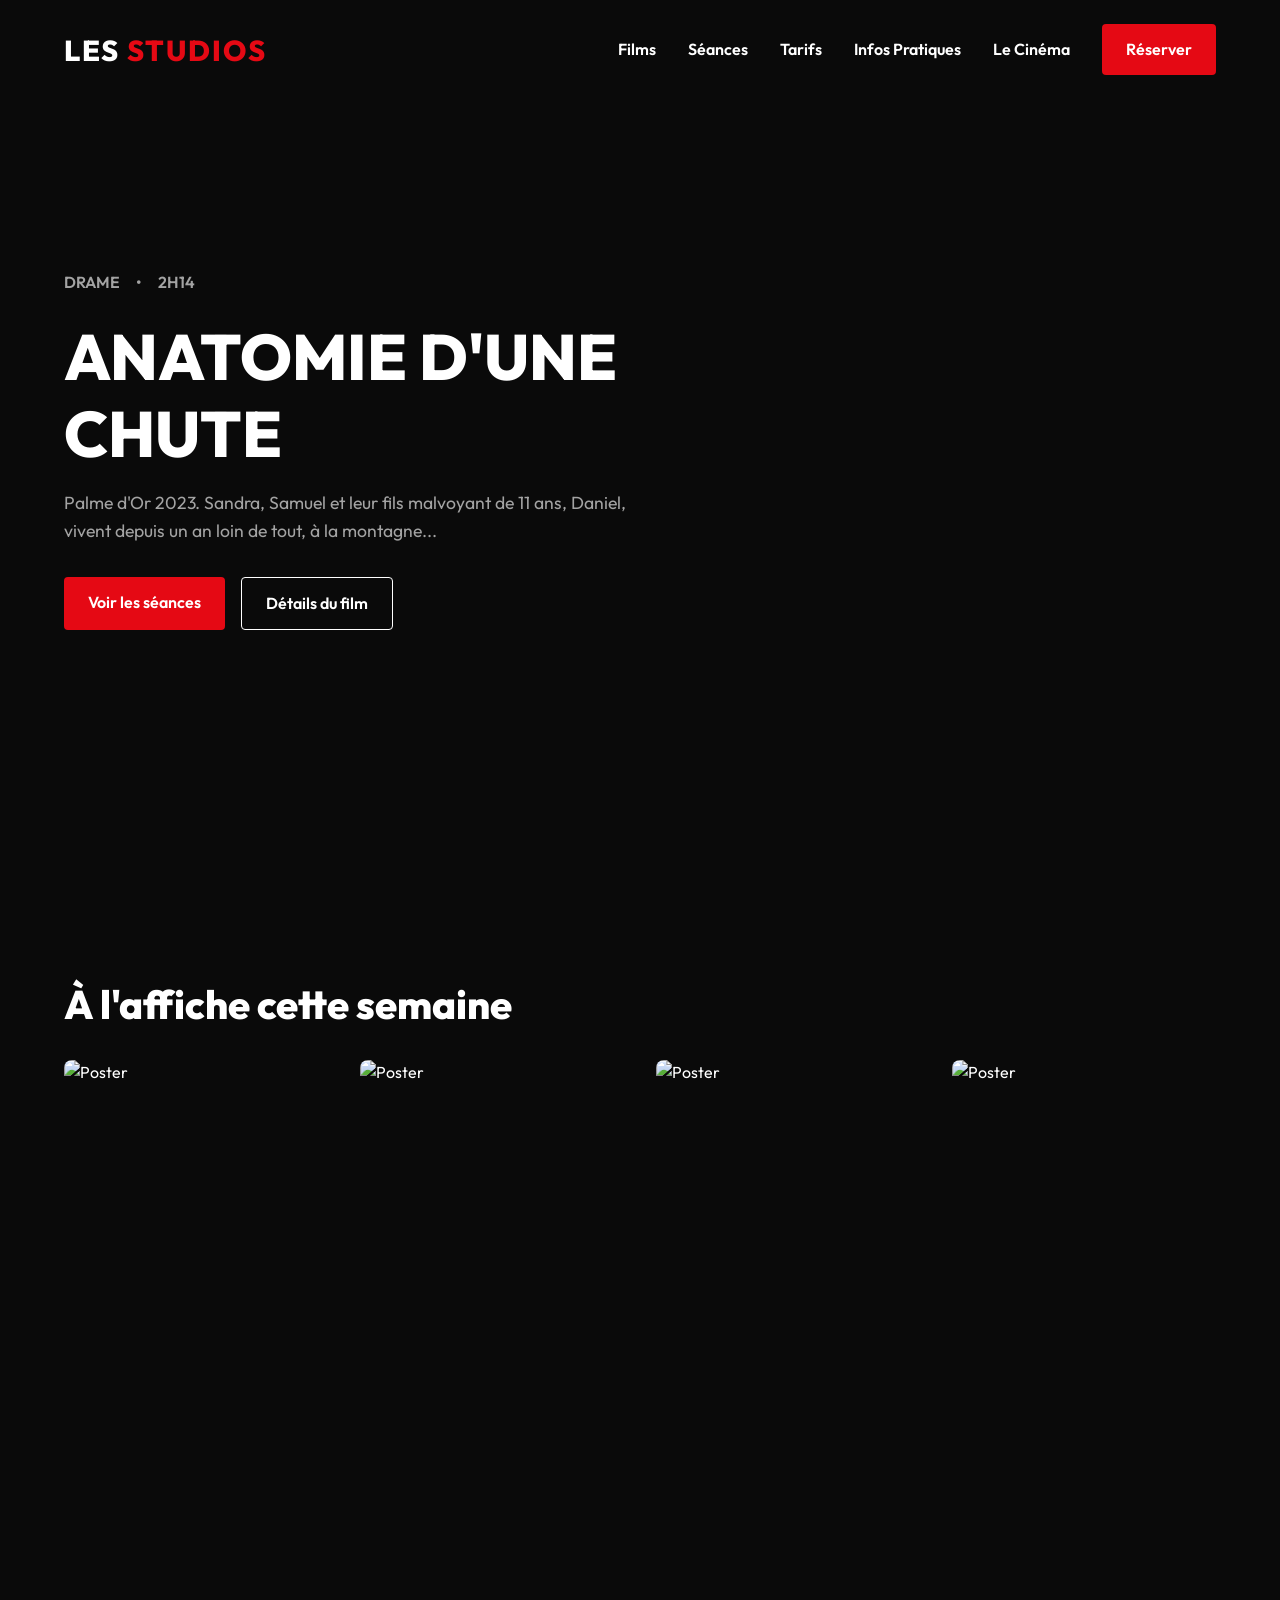
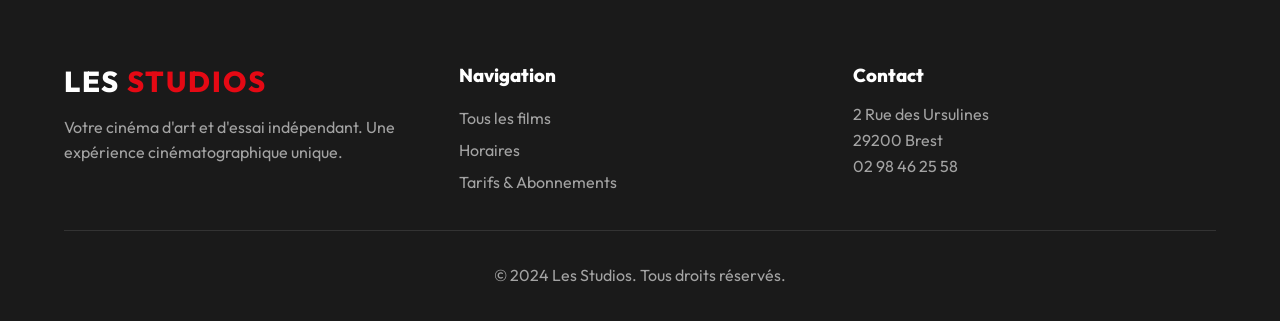
==== index.html @ 168c0dd1 "Update index.html" ====
<!DOCTYPE html>
<html lang="fr">
<head>
  <meta charset="UTF-8">
  <meta name="viewport" content="width=device-width, initial-scale=1.0">
  <title>Les Studios | Cinéma Indépendant</title>
  <link rel="stylesheet" href="css/styles.css">
</head>
<body>
  <!-- Navbar -->
  <nav>
    <a href="index.html" class="logo">LES <span>STUDIOS</span></a>
    <div class="menu-toggle">☰</div>
    <div class="nav-links">
      <a href="films.html">Films</a>
      <a href="seances.html">Séances</a>
      <a href="tarifs.html">Tarifs</a>
      <a href="infos.html">Infos Pratiques</a>
      <a href="about.html">Le Cinéma</a>
      <a href="seances.html" class="btn btn-primary hide-mobile">Réserver</a>
    </div>
  </nav>

  <!-- Hero -->
  <header class="hero">
    <div class="hero-content">
      <div class="hero-meta"><span>DRAME</span> <span>•</span> <span>2H14</span></div>
      <h1>ANATOMIE D'UNE CHUTE</h1>
      <p style="margin-bottom: 2rem; font-size: 1.1rem; color: var(--text-muted);">
        Palme d'Or 2023. Sandra, Samuel et leur fils malvoyant de 11 ans, Daniel, vivent depuis un an loin de tout, à la montagne...
      </p>
      <div class="hero-buttons">
        <a href="seances.html" class="btn btn-primary">Voir les séances</a>
        <a href="film.html" class="btn btn-outline">Détails du film</a>
      </div>
    </div>
  </header>

  <!-- Now Showing Grid -->
  <section class="container" id="affiche">
    <h2 class="section-title">À l'affiche cette semaine</h2>
    <div class="movie-grid">
      <!-- Card 1 -->
      <div class="movie-card" onclick="window.location.href='film.html'">
        <img src="https://images.unsplash.com/photo-1626814026160-2237a95fc5a0?q=80&w=800&auto=format&fit=crop" alt="Poster">
        <div class="movie-card-overlay">
          <h3>Dune: Part Two</h3>
          <p style="color:var(--primary); margin-top:0.5rem">Aujourd'hui: 14h00, 20h30</p>
        </div>
      </div>
      <!-- Card 2 -->
      <div class="movie-card" onclick="window.location.href='film.html'">
        <img src="https://images.unsplash.com/photo-1534447677768-be436bb09401?q=80&w=800&auto=format&fit=crop" alt="Poster">
        <div class="movie-card-overlay">
          <h3>Pauvres Créatures</h3>
          <p style="color:var(--primary); margin-top:0.5rem">Aujourd'hui: 18h15, 21h00</p>
        </div>
      </div>
      <!-- Card 3 -->
      <div class="movie-card" onclick="window.location.href='film.html'">
        <img src="https://images.unsplash.com/photo-1616530940355-351fabd9524b?q=80&w=800&auto=format&fit=crop" alt="Poster">
        <div class="movie-card-overlay">
          <h3>Le Garçon et le Héron</h3>
          <p style="color:var(--primary); margin-top:0.5rem">Aujourd'hui: 16h00</p>
        </div>
      </div>
      <!-- Card 4 -->
      <div class="movie-card" onclick="window.location.href='film.html'">
        <img src="https://images.unsplash.com/photo-1440404653325-ab127d49abc1?q=80&w=800&auto=format&fit=crop" alt="Poster">
        <div class="movie-card-overlay">
          <h3>Past Lives</h3>
          <p style="color:var(--primary); margin-top:0.5rem">Aujourd'hui: 19h30</p>
        </div>
      </div>
    </div>
  </section>

  <!-- Reusable Footer -->
  <footer>
    <div class="footer-grid">
      <div>
        <h3 class="logo">LES <span>STUDIOS</span></h3>
        <p style="color: var(--text-muted); margin-top: 1rem;">Votre cinéma d'art et d'essai indépendant. Une expérience cinématographique unique.</p>
      </div>
      <div>
        <h3>Navigation</h3>
        <ul style="list-style: none; color: var(--text-muted); margin-top: 1rem; line-height: 2;">
          <li><a href="films.html">Tous les films</a></li>
          <li><a href="seances.html">Horaires</a></li>
          <li><a href="tarifs.html">Tarifs & Abonnements</a></li>
        </ul>
      </div>
      <div>
        <h3>Contact</h3>
        <p style="color: var(--text-muted); margin-top: 1rem;">2 Rue des Ursulines<br>29200 Brest<br>02 98 46 25 58</p>
      </div>
    </div>
    <div style="border-top: 1px solid #333; padding-top: 2rem; text-align: center; color: var(--text-muted);">
      © 2024 Les Studios. Tous droits réservés.
    </div>
  </footer>

  <script src="js/main.js"></script>
</body>
</html>
---- css/styles.css ----
@import url('https://fonts.googleapis.com/css2?family=Outfit:wght@300;400;600;800&display=swap');

:root {
  --bg-dark: #0a0a0a;
  --bg-surface: #1a1a1a;
  --bg-surface-light: #2a2a2a;
  --primary: #E50914; /* High contrast cinematic red */
  --primary-hover: #f40612;
  --text-main: #ffffff;
  --text-muted: #a3a3a3;
  --transition: all 0.3s ease;
}

* {
  margin: 0;
  padding: 0;
  box-sizing: border-box;
}

body {
  font-family: 'Outfit', sans-serif;
  background-color: var(--bg-dark);
  color: var(--text-main);
  line-height: 1.6;
  -webkit-font-smoothing: antialiased;
}

a {
  text-decoration: none;
  color: inherit;
}

/* Typography */
h1, h2, h3 { font-weight: 800; line-height: 1.2; }
.section-title { font-size: 2.5rem; margin-bottom: 2rem; }

/* Buttons */
.btn {
  display: inline-block;
  padding: 0.8rem 1.5rem;
  border-radius: 4px;
  font-weight: 600;
  cursor: pointer;
  transition: var(--transition);
  border: none;
  text-align: center;
}
.btn-primary { background: var(--primary); color: white; }
.btn-primary:hover { background: var(--primary-hover); transform: scale(1.05); }
.btn-outline { border: 1px solid var(--text-main); background: transparent; }
.btn-outline:hover { background: var(--text-main); color: var(--bg-dark); }

/* Navigation */
nav {
  position: fixed;
  top: 0; width: 100%;
  padding: 1.5rem 5%;
  display: flex;
  justify-content: space-between;
  align-items: center;
  z-index: 1000;
  transition: var(--transition);
}
nav.scrolled { background: rgba(10, 10, 10, 0.95); backdrop-filter: blur(10px); padding: 1rem 5%; }
.logo { font-size: 1.8rem; font-weight: 800; letter-spacing: 2px; }
.logo span { color: var(--primary); }
.nav-links { display: flex; gap: 2rem; align-items: center; }
.nav-links a { font-weight: 600; transition: var(--transition); }
.nav-links a:hover { color: var(--primary); }
.menu-toggle { display: none; font-size: 1.5rem; cursor: pointer; }

/* Hero Section */
.hero {
  height: 100vh;
  position: relative;
  display: flex;
  align-items: center;
  padding: 0 5%;
  background: linear-gradient(to right, rgba(10,10,10,0.9) 0%, rgba(10,10,10,0.4) 50%, rgba(10,10,10,0.1) 100%), 
              url('https://images.unsplash.com/photo-1536440136628-849c177e76a1?q=80&w=1925&auto=format&fit=crop') center/cover;
}
.hero-content { max-width: 600px; z-index: 2; }
.hero-content h1 { font-size: 4rem; margin-bottom: 1rem; }
.hero-meta { display: flex; gap: 1rem; color: var(--text-muted); margin-bottom: 1.5rem; font-weight: 600; }
.hero-buttons { display: flex; gap: 1rem; }

/* Movie Grid */
.container { padding: 5rem 5%; }
.movie-grid {
  display: grid;
  grid-template-columns: repeat(auto-fill, minmax(220px, 1fr));
  gap: 2rem;
}
.movie-card {
  position: relative;
  border-radius: 8px;
  overflow: hidden;
  transition: var(--transition);
  aspect-ratio: 2/3;
  cursor: pointer;
}
.movie-card img { width: 100%; height: 100%; object-fit: cover; transition: var(--transition); }
.movie-card:hover { transform: scale(1.05); z-index: 10; box-shadow: 0 10px 30px rgba(0,0,0,0.8); }
.movie-card-overlay {
  position: absolute;
  bottom: 0; left: 0; right: 0;
  background: linear-gradient(transparent, rgba(0,0,0,0.9));
  padding: 1.5rem 1rem 1rem;
  opacity: 0;
  transition: var(--transition);
}
.movie-card:hover .movie-card-overlay { opacity: 1; }

/* Showtimes (Seances) */
.date-filters { display: flex; gap: 1rem; overflow-x: auto; margin-bottom: 2rem; padding-bottom: 1rem; }
.date-btn { padding: 0.5rem 1.5rem; border-radius: 20px; background: var(--bg-surface); cursor: pointer; white-space: nowrap; }
.date-btn.active { background: var(--primary); color: white; }
.schedule-row { background: var(--bg-surface); border-radius: 8px; padding: 1.5rem; margin-bottom: 1rem; display: flex; gap: 2rem; align-items: center; }
.schedule-poster { width: 80px; border-radius: 4px; }
.schedule-info { flex: 1; }
.times-grid { display: flex; gap: 0.8rem; flex-wrap: wrap; margin-top: 1rem; }
.time-pill { background: var(--bg-surface-light); padding: 0.5rem 1rem; border-radius: 4px; cursor: pointer; transition: var(--transition); border: 1px solid transparent; }
.time-pill:hover { border-color: var(--primary); background: var(--bg-dark); }

/* Movie Detail */
.film-header { height: 60vh; background: center/cover; position: relative; }
.film-header::after { content:''; position: absolute; inset: 0; background: linear-gradient(transparent, var(--bg-dark)); }
.film-detail-container { margin-top: -150px; position: relative; z-index: 2; display: flex; gap: 3rem; padding: 0 5%; }
.film-poster-main { width: 300px; border-radius: 12px; box-shadow: 0 10px 30px rgba(0,0,0,0.8); }

/* Footer */
footer { background: var(--bg-surface); padding: 4rem 5% 2rem; margin-top: 4rem; }
.footer-grid { display: grid; grid-template-columns: repeat(auto-fit, minmax(200px, 1fr)); gap: 2rem; margin-bottom: 2rem; }

/* Mobile Sticky CTA */
.mobile-sticky-cta { display: none; position: fixed; bottom: 0; width: 100%; padding: 1rem; background: var(--bg-surface); z-index: 999; box-shadow: 0 -5px 20px rgba(0,0,0,0.5); }

/* Responsive */
@media (max-width: 768px) {
  .nav-links { display: none; position: absolute; top: 100%; left: 0; width: 100%; background: var(--bg-surface); flex-direction: column; padding: 2rem; }
  .nav-links.active { display: flex; }
  .menu-toggle { display: block; }
  .hero-content h1 { font-size: 2.5rem; }
  .film-detail-container { flex-direction: column; align-items: center; margin-top: -50px; }
  .schedule-row { flex-direction: column; align-items: flex-start; }
  .mobile-sticky-cta { display: block; }
  .hide-mobile { display: none; }
}
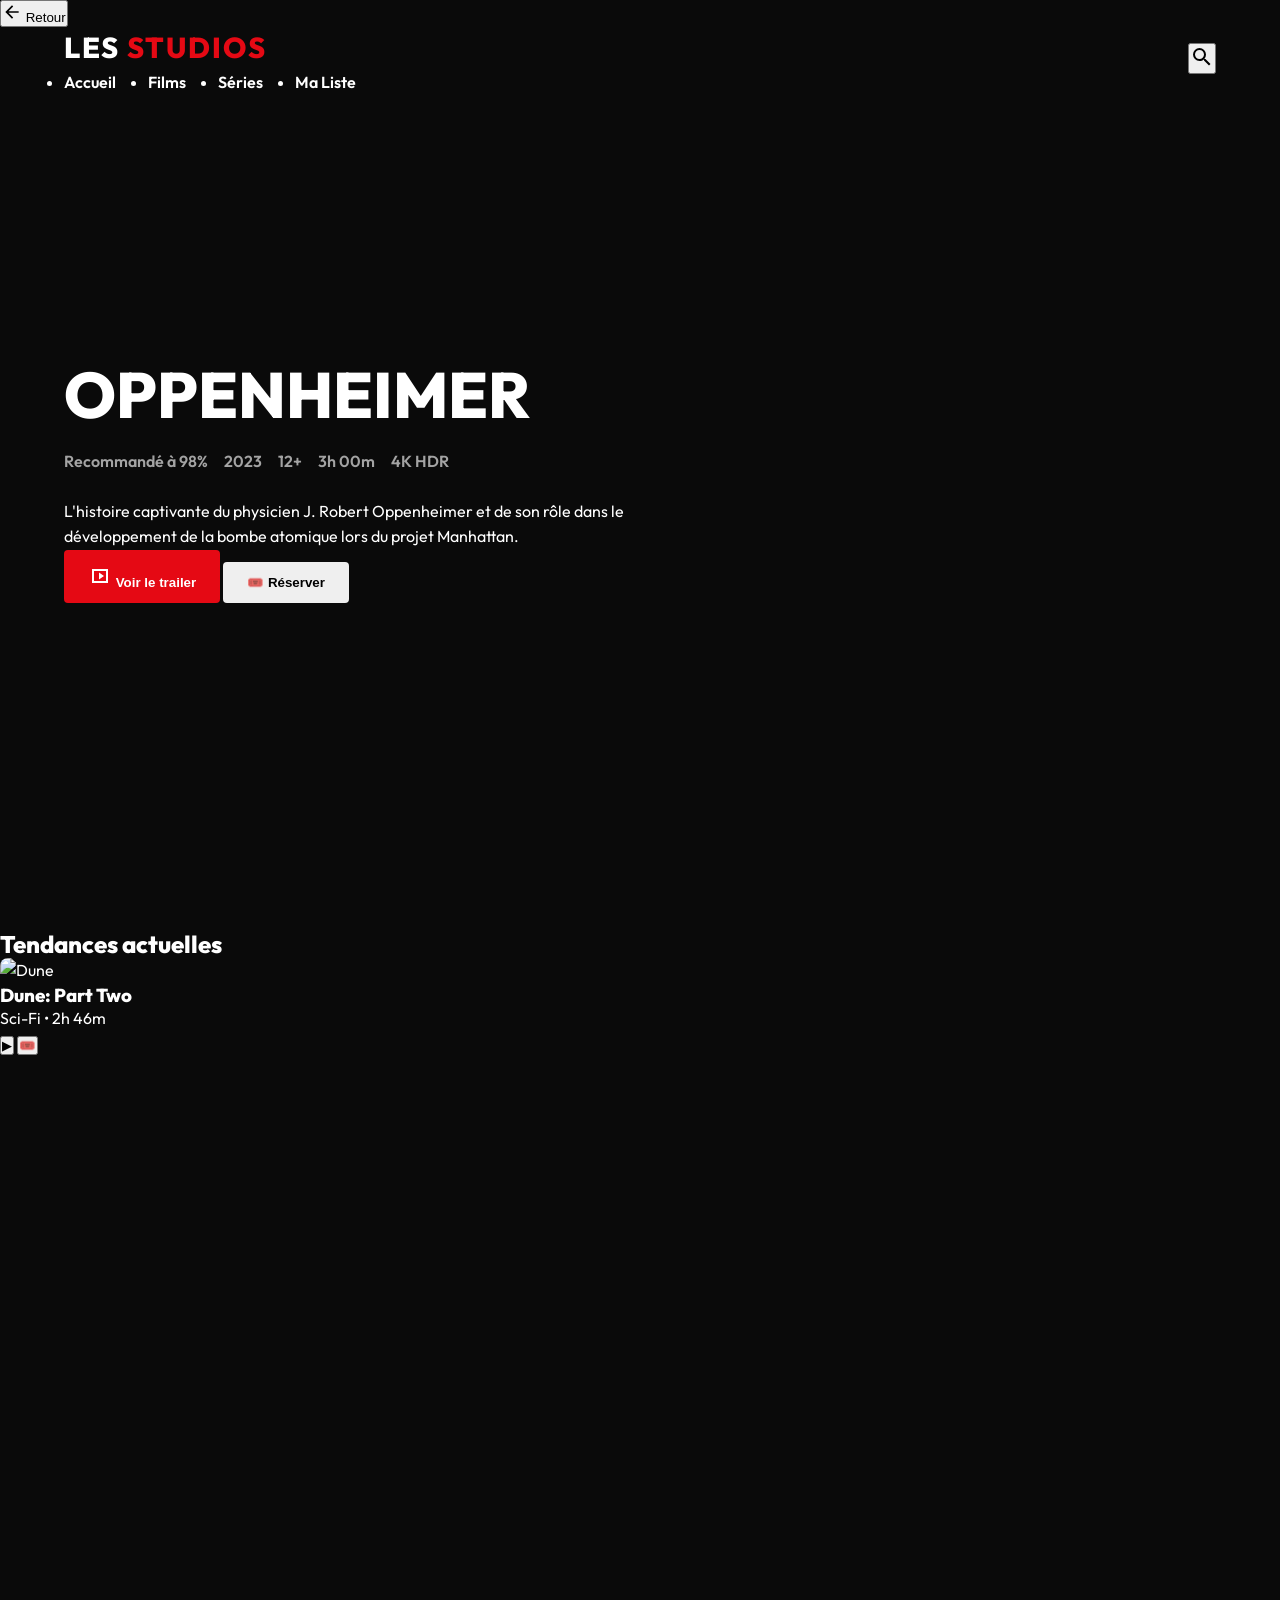
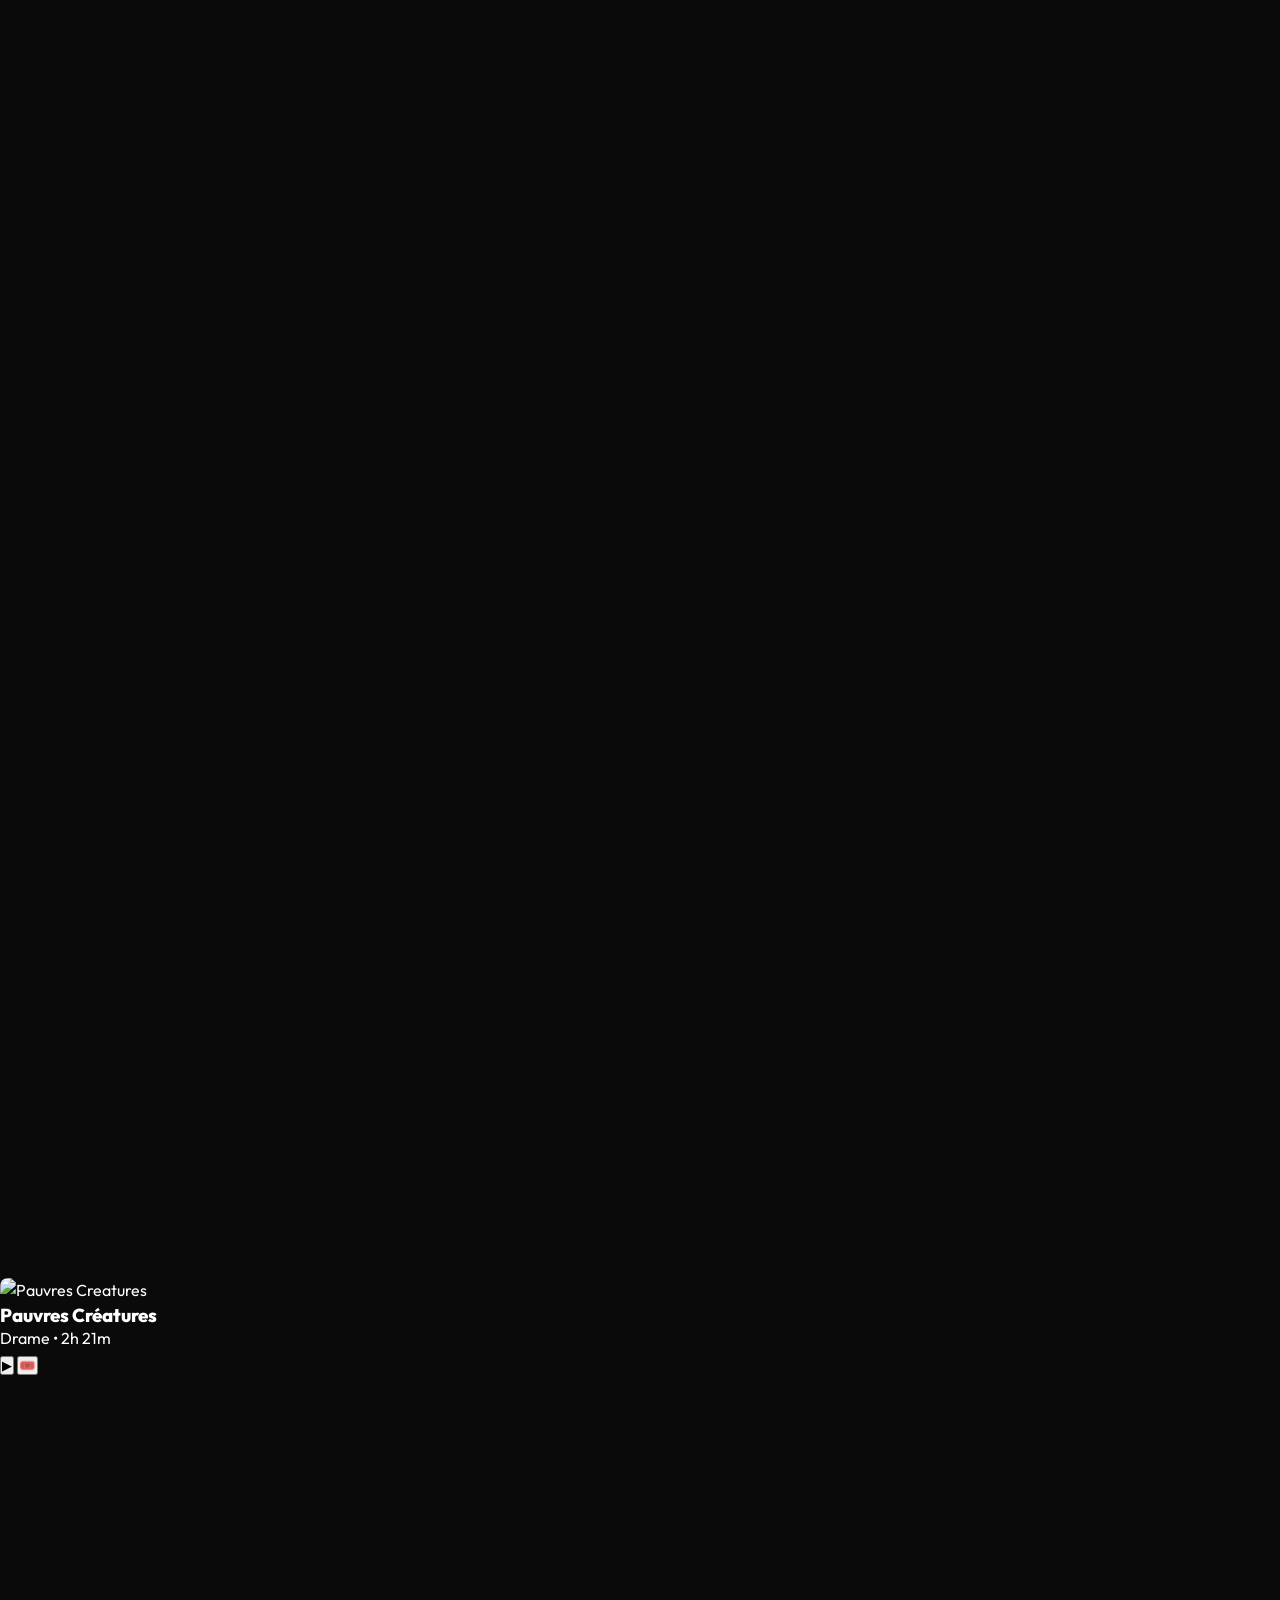
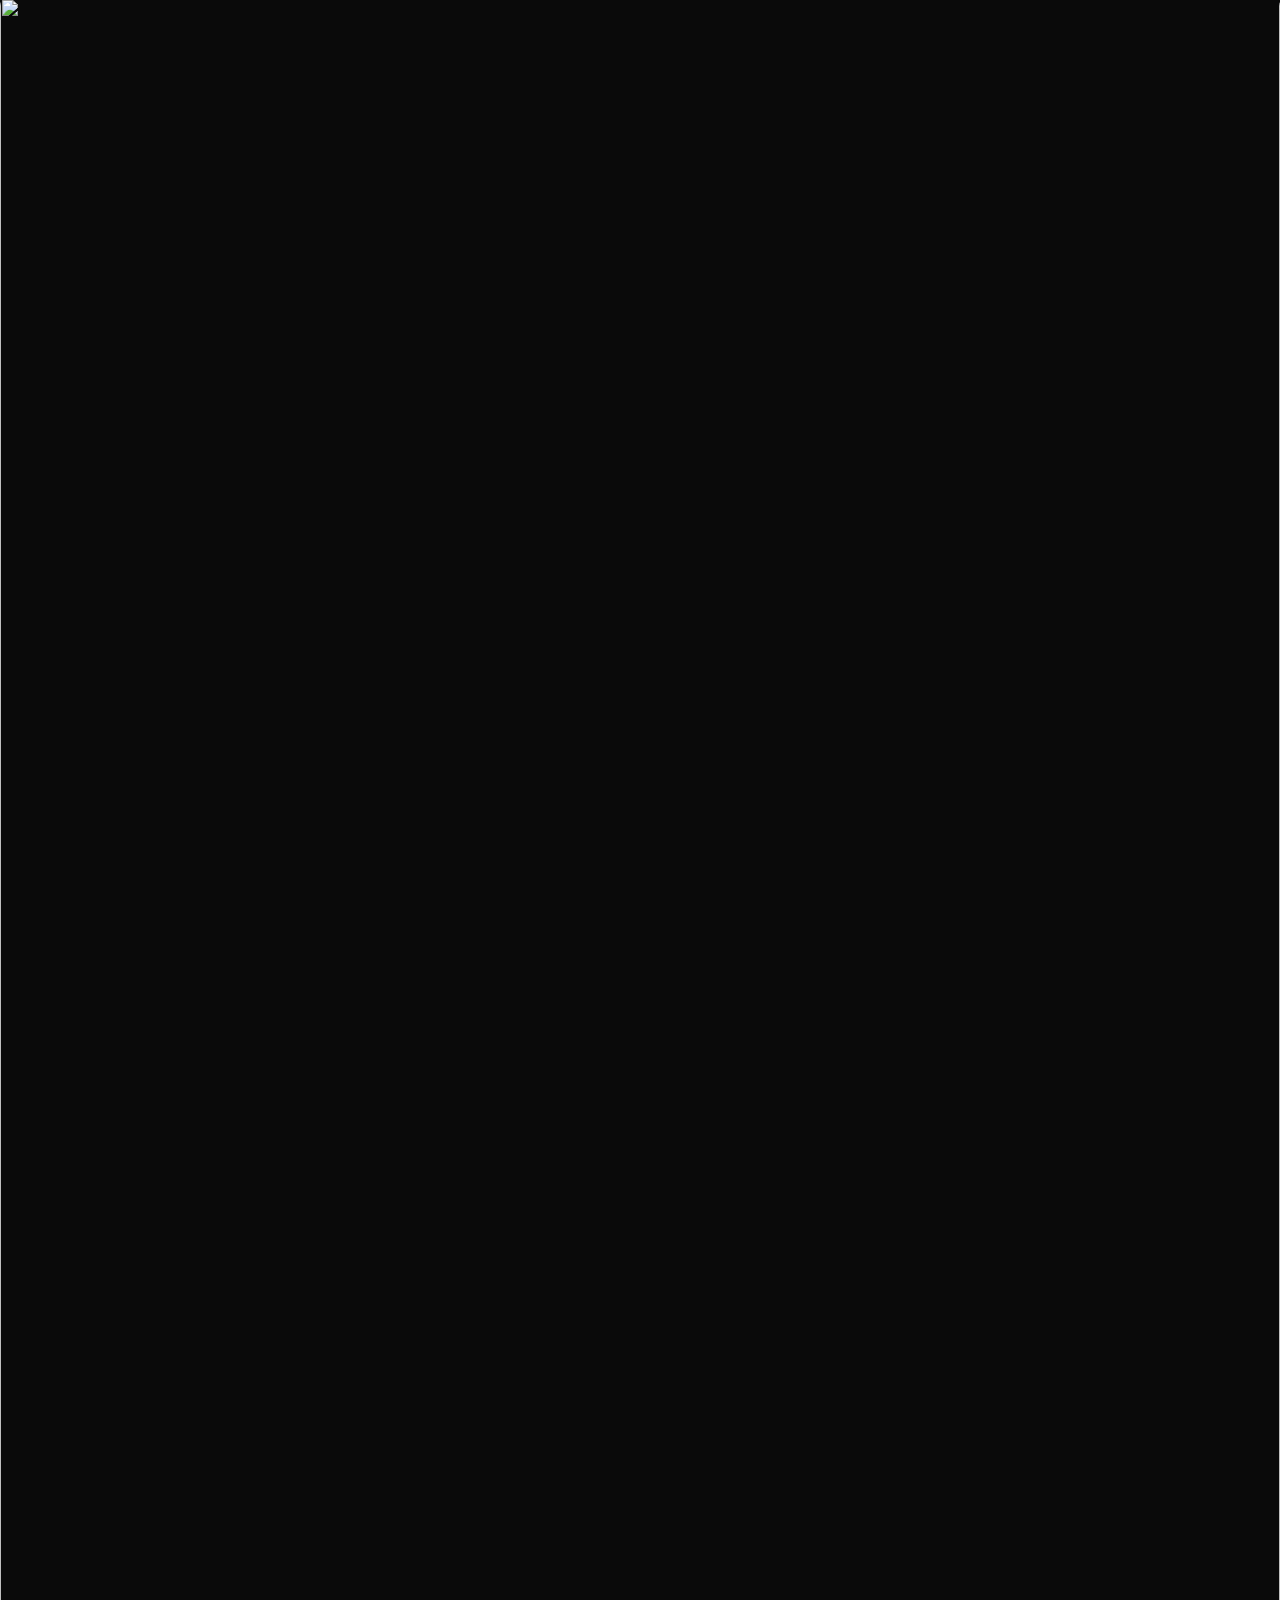
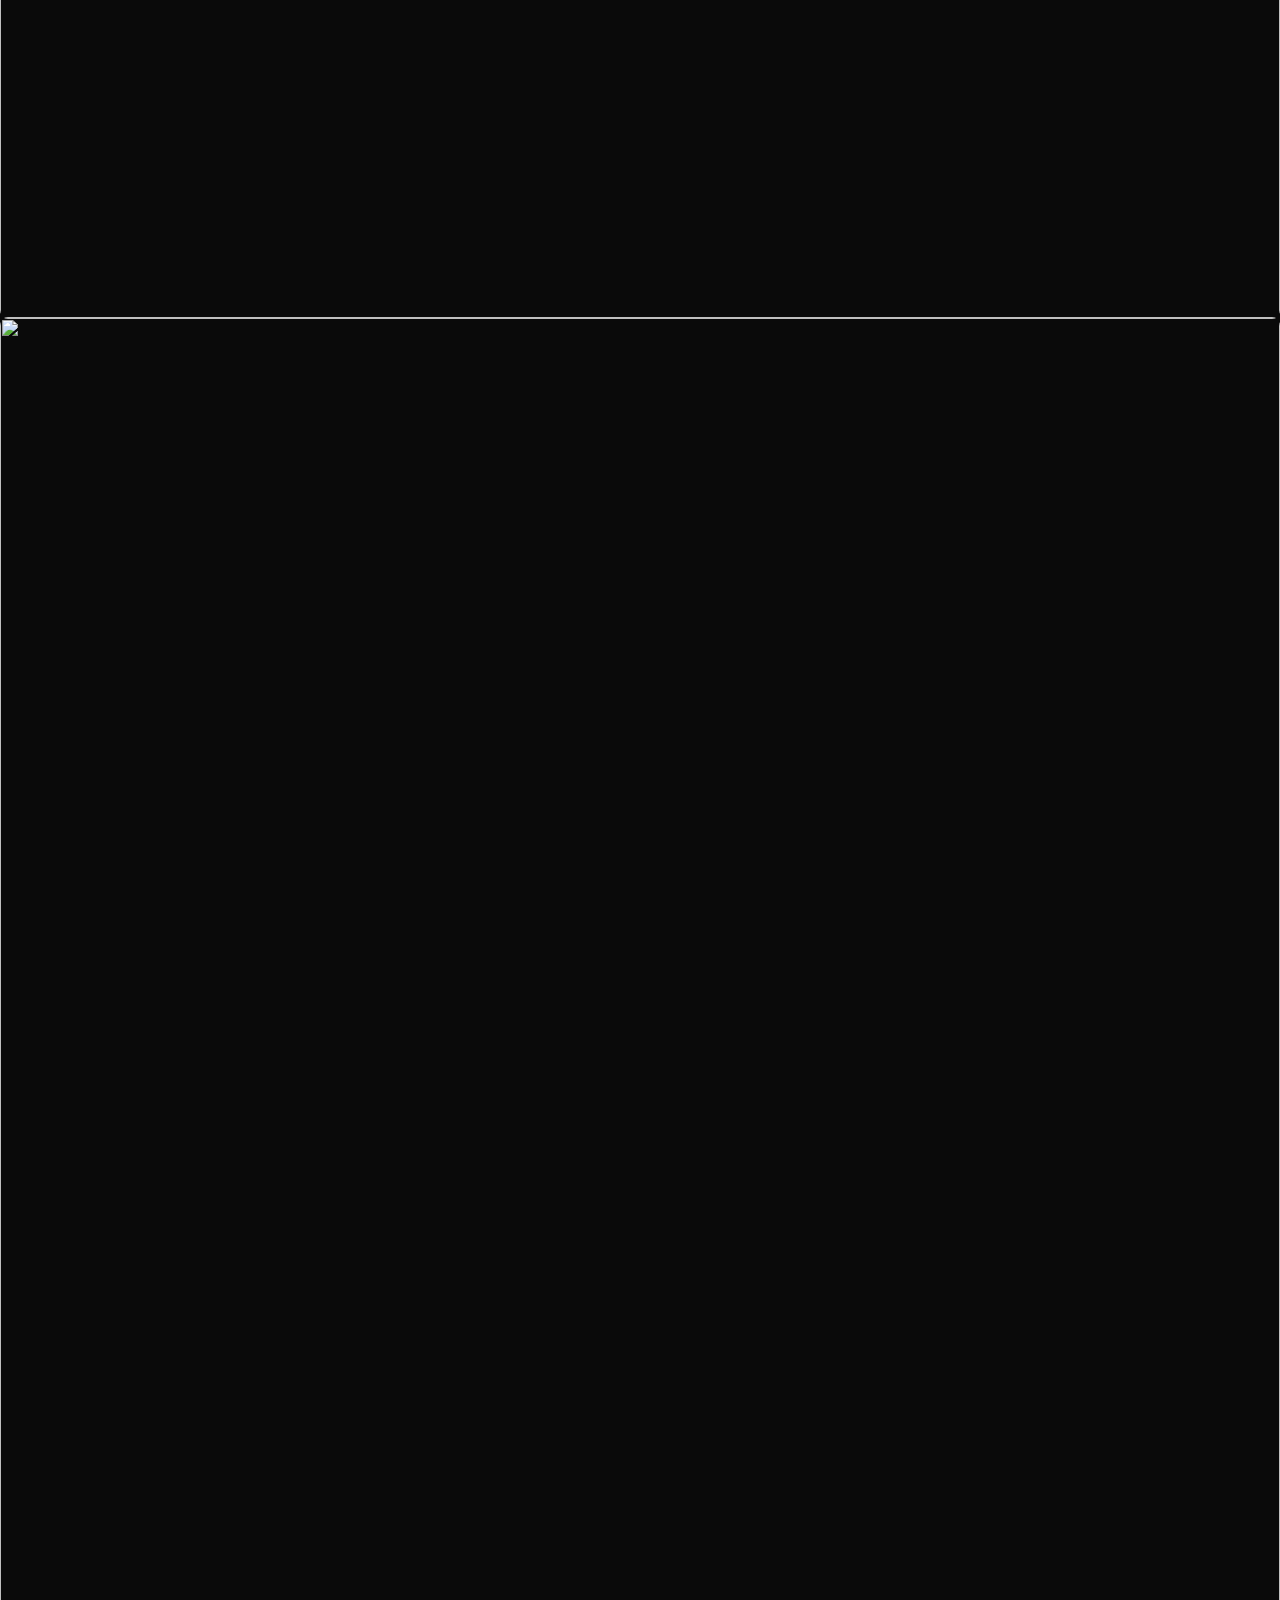
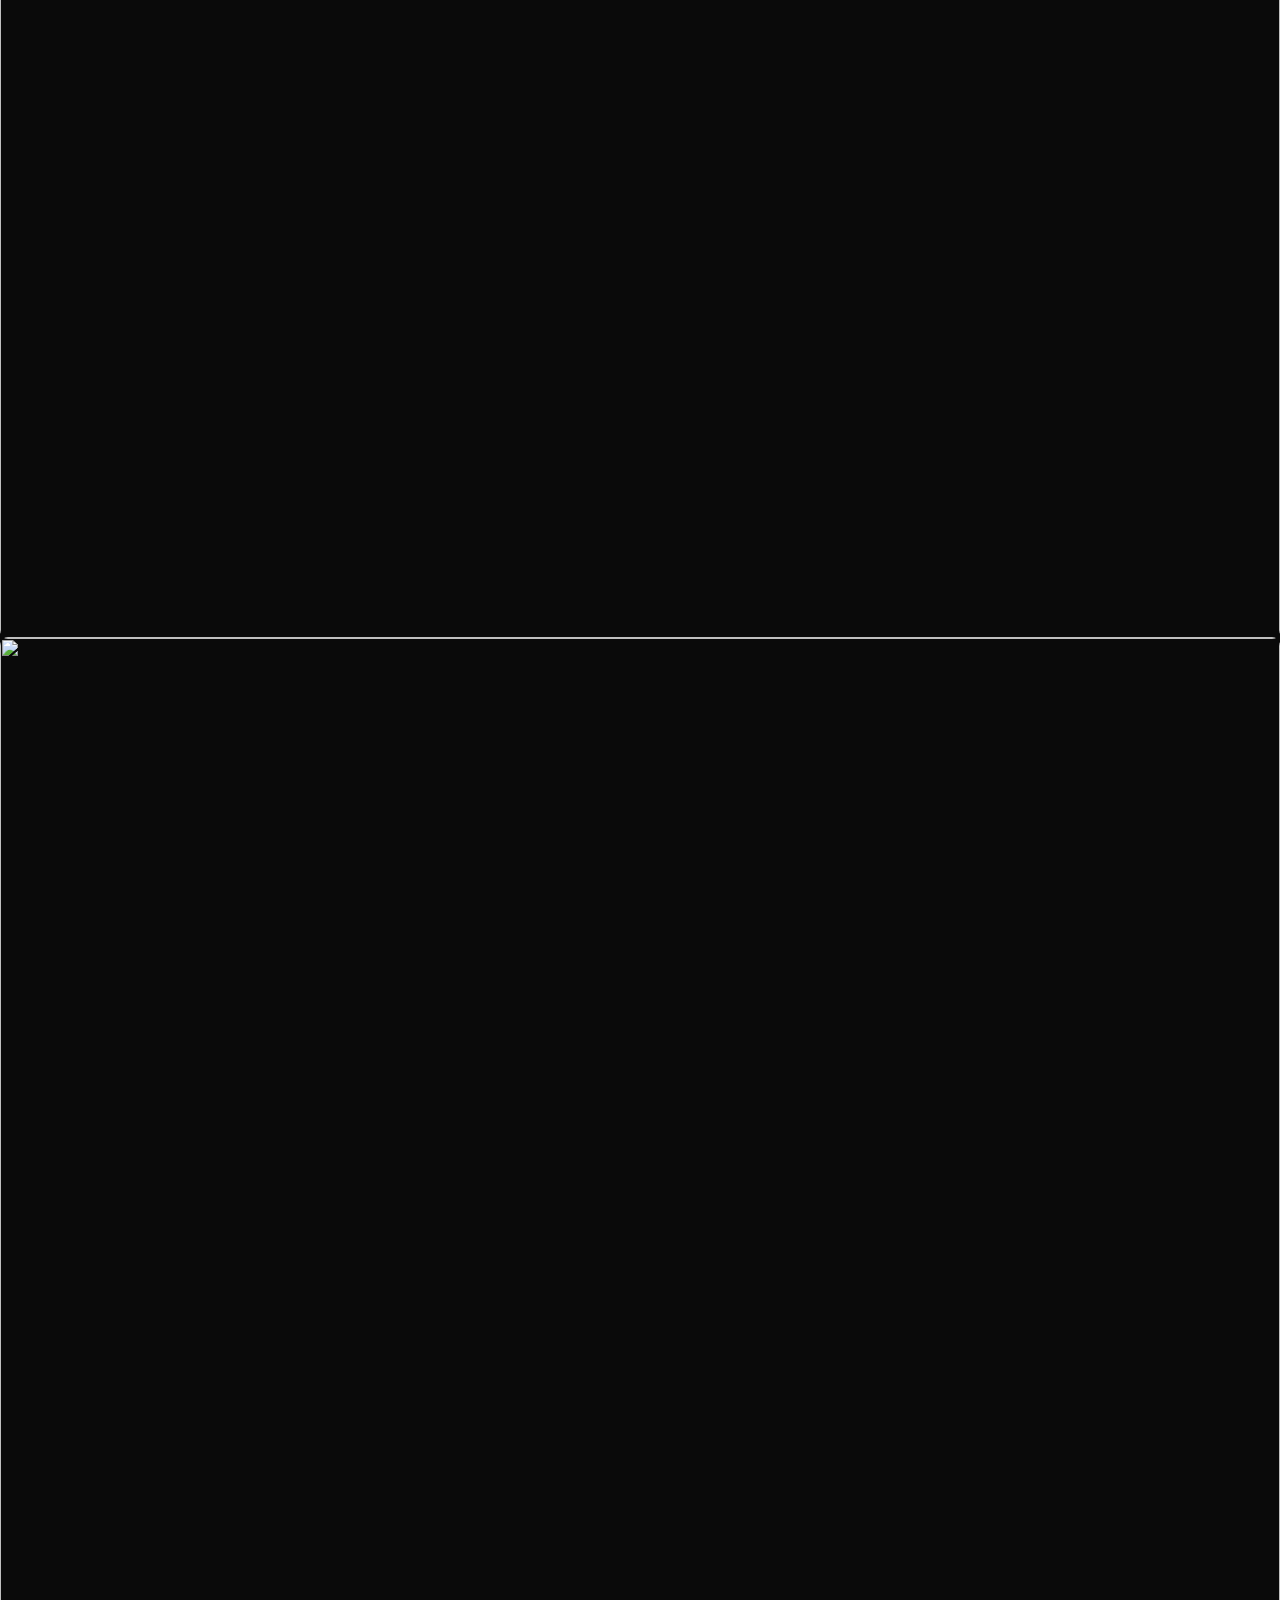
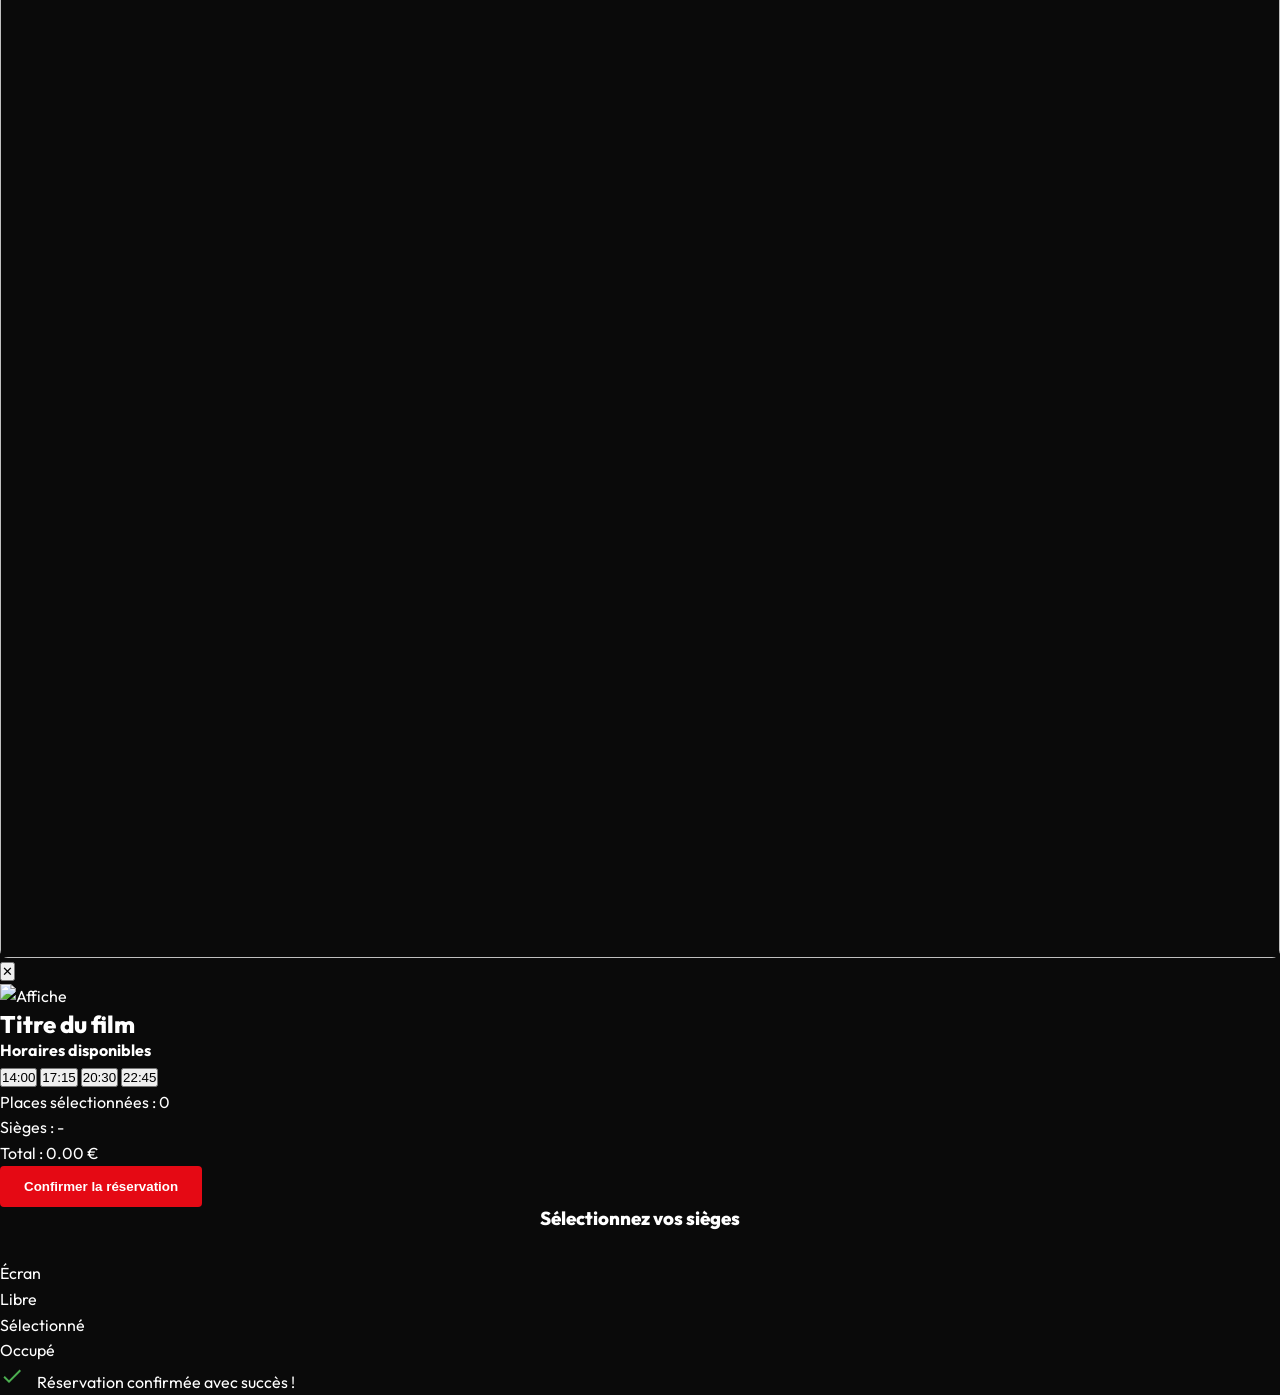
==== commit 1ba79a5c: "Update index.html" ====
--- a/index.html
+++ b/index.html
@@ -3,102 +3,165 @@
 <head>
   <meta charset="UTF-8">
   <meta name="viewport" content="width=device-width, initial-scale=1.0">
-  <title>Les Studios | Cinéma Indépendant</title>
+  <title>Films | Les Studios</title>
+  <!-- Typographie Inter -->
+  <link rel="preconnect" href="https://fonts.googleapis.com">
+  <link rel="preconnect" href="https://fonts.gstatic.com" crossorigin>
+  <link href="https://fonts.googleapis.com/css2?family=Inter:wght@300;400;500;600;700;800&display=swap" rel="stylesheet">
   <link rel="stylesheet" href="css/styles.css">
 </head>
 <body>
-  <!-- Navbar -->
-  <nav>
-    <a href="index.html" class="logo">LES <span>STUDIOS</span></a>
-    <div class="menu-toggle">☰</div>
-    <div class="nav-links">
-      <a href="films.html">Films</a>
-      <a href="seances.html">Séances</a>
-      <a href="tarifs.html">Tarifs</a>
-      <a href="infos.html">Infos Pratiques</a>
-      <a href="about.html">Le Cinéma</a>
-      <a href="seances.html" class="btn btn-primary hide-mobile">Réserver</a>
+
+  <!-- Bouton Retour Flottant -->
+  <button class="btn-back" onclick="history.back()" title="Retour">
+    <svg viewBox="0 0 24 24" width="20" height="20" fill="currentColor"><path d="M20 11H7.83l5.59-5.59L12 4l-8 8 8 8 1.41-1.41L7.83 13H20v-2z"/></svg>
+    <span>Retour</span>
+  </button>
+
+  <!-- Navbar Fixe -->
+  <nav class="navbar" id="navbar">
+    <div class="nav-left">
+      <a href="#" class="logo">LES <span>STUDIOS</span></a>
+      <ul class="nav-links desktop-only">
+        <li><a href="#">Accueil</a></li>
+        <li><a href="#" class="active">Films</a></li>
+        <li><a href="#">Séries</a></li>
+        <li><a href="#">Ma Liste</a></li>
+      </ul>
+    </div>
+    <div class="nav-right">
+      <button class="icon-btn"><svg viewBox="0 0 24 24" width="24" height="24" fill="currentColor"><path d="M15.5 14h-.79l-.28-.27A6.471 6.471 0 0 0 16 9.5 6.5 6.5 0 1 0 9.5 16c1.61 0 3.09-.59 4.23-1.57l.27.28v.79l5 4.99L20.49 19l-4.99-5zm-6 0C7.01 14 5 11.99 5 9.5S7.01 5 9.5 5 14 7.01 14 9.5 11.99 14 9.5 14z"/></svg></button>
+      <div class="user-avatar"></div>
     </div>
   </nav>
 
-  <!-- Hero -->
+  <!-- Hero Section Immersive -->
   <header class="hero">
+    <div class="hero-bg" style="background-image: url('https://images.unsplash.com/photo-1536440136628-849c177e76a1?q=80&w=2000&auto=format&fit=crop');"></div>
+    <div class="hero-vignette"></div>
     <div class="hero-content">
-      <div class="hero-meta"><span>DRAME</span> <span>•</span> <span>2H14</span></div>
-      <h1>ANATOMIE D'UNE CHUTE</h1>
-      <p style="margin-bottom: 2rem; font-size: 1.1rem; color: var(--text-muted);">
-        Palme d'Or 2023. Sandra, Samuel et leur fils malvoyant de 11 ans, Daniel, vivent depuis un an loin de tout, à la montagne...
+      <h1 class="hero-title">OPPENHEIMER</h1>
+      <div class="hero-meta">
+        <span class="match">Recommandé à 98%</span>
+        <span class="year">2023</span>
+        <span class="rating">12+</span>
+        <span class="duration">3h 00m</span>
+        <span class="quality">4K HDR</span>
+      </div>
+      <p class="hero-synopsis">
+        L'histoire captivante du physicien J. Robert Oppenheimer et de son rôle dans le développement de la bombe atomique lors du projet Manhattan.
       </p>
-      <div class="hero-buttons">
-        <a href="seances.html" class="btn btn-primary">Voir les séances</a>
-        <a href="film.html" class="btn btn-outline">Détails du film</a>
+      <div class="hero-actions">
+        <button class="btn btn-primary" onclick="openBooking('Oppenheimer', '14:00', 'https://images.unsplash.com/photo-1536440136628-849c177e76a1?q=80&w=600')">
+          <svg viewBox="0 0 24 24" width="24" height="24" fill="currentColor"><path d="M4 6v14h16V6H4zm2 2h12v10H6V8zm5 1.5v7l5-3.5-5-3.5z"/></svg>
+          Voir le trailer
+        </button>
+        <button class="btn btn-secondary" onclick="openBooking('Oppenheimer', '14:00', 'https://images.unsplash.com/photo-1536440136628-849c177e76a1?q=80&w=600')">
+          🎟️ Réserver
+        </button>
       </div>
     </div>
   </header>
 
-  <!-- Now Showing Grid -->
-  <section class="container" id="affiche">
-    <h2 class="section-title">À l'affiche cette semaine</h2>
-    <div class="movie-grid">
-      <!-- Card 1 -->
-      <div class="movie-card" onclick="window.location.href='film.html'">
-        <img src="https://images.unsplash.com/photo-1626814026160-2237a95fc5a0?q=80&w=800&auto=format&fit=crop" alt="Poster">
-        <div class="movie-card-overlay">
-          <h3>Dune: Part Two</h3>
-          <p style="color:var(--primary); margin-top:0.5rem">Aujourd'hui: 14h00, 20h30</p>
+  <main class="catalog">
+    <!-- Row: Tendance -->
+    <section class="movie-row">
+      <h2 class="row-title">Tendances actuelles</h2>
+      <div class="slider-container">
+        <div class="slider">
+          <!-- Card 1 -->
+          <article class="movie-card" data-title="Dune: Part Two" data-img="https://images.unsplash.com/photo-1626814026160-2237a95fc5a0?q=80&w=600">
+            <img src="https://images.unsplash.com/photo-1626814026160-2237a95fc5a0?q=80&w=600" alt="Dune" class="card-img" loading="lazy">
+            <div class="card-overlay">
+              <h3 class="card-title">Dune: Part Two</h3>
+              <div class="card-meta"><span>Sci-Fi</span> • <span>2h 46m</span></div>
+              <div class="card-actions">
+                <button class="btn-icon play-btn" title="Voir infos">▶</button>
+                <button class="btn-icon add-btn" title="Réserver" onclick="openBooking('Dune: Part Two', '16:30', 'https://images.unsplash.com/photo-1626814026160-2237a95fc5a0?q=80&w=600')">🎟️</button>
+              </div>
+            </div>
+          </article>
+          <!-- Card 2 -->
+          <article class="movie-card" data-title="Pauvres Créatures" data-img="https://images.unsplash.com/photo-1534447677768-be436bb09401?q=80&w=600">
+            <img src="https://images.unsplash.com/photo-1534447677768-be436bb09401?q=80&w=600" alt="Pauvres Creatures" class="card-img" loading="lazy">
+            <div class="card-overlay">
+              <h3 class="card-title">Pauvres Créatures</h3>
+              <div class="card-meta"><span>Drame</span> • <span>2h 21m</span></div>
+              <div class="card-actions">
+                <button class="btn-icon play-btn">▶</button>
+                <button class="btn-icon add-btn" onclick="openBooking('Pauvres Créatures', '18:15', 'https://images.unsplash.com/photo-1534447677768-be436bb09401?q=80&w=600')">🎟️</button>
+              </div>
+            </div>
+          </article>
+          <!-- Add more cards to test horizontal scrolling -->
+          <article class="movie-card"><img src="https://images.unsplash.com/photo-1440404653325-ab127d49abc1?q=80&w=600" class="card-img"><div class="card-overlay"><h3 class="card-title">Past Lives</h3><div class="card-actions"><button class="btn-icon add-btn" onclick="openBooking('Past Lives', '20:00', 'https://images.unsplash.com/photo-1440404653325-ab127d49abc1?q=80&w=600')">🎟️</button></div></div></article>
+          <article class="movie-card"><img src="https://images.unsplash.com/photo-1616530940355-351fabd9524b?q=80&w=600" class="card-img"><div class="card-overlay"><h3 class="card-title">Le Garçon</h3><div class="card-actions"><button class="btn-icon add-btn" onclick="openBooking('Le Garçon', '14:30', 'https://images.unsplash.com/photo-1616530940355-351fabd9524b?q=80&w=600')">🎟️</button></div></div></article>
+          <article class="movie-card"><img src="https://images.unsplash.com/photo-1517604931442-7e0c8ed2963c?q=80&w=600" class="card-img"><div class="card-overlay"><h3 class="card-title">Anatomie</h3><div class="card-actions"><button class="btn-icon add-btn" onclick="openBooking('Anatomie', '21:00', 'https://images.unsplash.com/photo-1517604931442-7e0c8ed2963c?q=80&w=600')">🎟️</button></div></div></article>
         </div>
       </div>
-      <!-- Card 2 -->
-      <div class="movie-card" onclick="window.location.href='film.html'">
-        <img src="https://images.unsplash.com/photo-1534447677768-be436bb09401?q=80&w=800&auto=format&fit=crop" alt="Poster">
-        <div class="movie-card-overlay">
-          <h3>Pauvres Créatures</h3>
-          <p style="color:var(--primary); margin-top:0.5rem">Aujourd'hui: 18h15, 21h00</p>
+    </section>
+  </main>
+
+  <!-- =========================================
+       MODALE DE RÉSERVATION & SÉLECTION DE SIÈGES
+       ========================================= -->
+  <div class="modal-overlay" id="bookingModal">
+    <div class="modal-content">
+      <button class="close-modal" onclick="closeBooking()">✕</button>
+      
+      <div class="modal-grid">
+        <!-- Colonne Info -->
+        <div class="modal-info">
+          <img src="" id="modalImg" class="modal-poster" alt="Affiche">
+          <h2 id="modalTitle" class="modal-movie-title">Titre du film</h2>
+          
+          <div class="session-times">
+            <h4>Horaires disponibles</h4>
+            <div class="time-options">
+              <button class="time-btn active">14:00</button>
+              <button class="time-btn">17:15</button>
+              <button class="time-btn">20:30</button>
+              <button class="time-btn">22:45</button>
+            </div>
+          </div>
+
+          <div class="booking-summary">
+            <div class="summary-row"><span>Places sélectionnées :</span> <span id="seatCount" class="highlight">0</span></div>
+            <div class="summary-row"><span>Sièges :</span> <span id="seatNumbers" class="highlight">-</span></div>
+            <div class="summary-row total"><span>Total :</span> <span id="totalPrice">0.00 €</span></div>
+          </div>
+          
+          <button class="btn btn-primary w-100 mt-auto" id="confirmBtn" disabled>Confirmer la réservation</button>
         </div>
-      </div>
-      <!-- Card 3 -->
-      <div class="movie-card" onclick="window.location.href='film.html'">
-        <img src="https://images.unsplash.com/photo-1616530940355-351fabd9524b?q=80&w=800&auto=format&fit=crop" alt="Poster">
-        <div class="movie-card-overlay">
-          <h3>Le Garçon et le Héron</h3>
-          <p style="color:var(--primary); margin-top:0.5rem">Aujourd'hui: 16h00</p>
-        </div>
-      </div>
-      <!-- Card 4 -->
-      <div class="movie-card" onclick="window.location.href='film.html'">
-        <img src="https://images.unsplash.com/photo-1440404653325-ab127d49abc1?q=80&w=800&auto=format&fit=crop" alt="Poster">
-        <div class="movie-card-overlay">
-          <h3>Past Lives</h3>
-          <p style="color:var(--primary); margin-top:0.5rem">Aujourd'hui: 19h30</p>
+
+        <!-- Colonne Sièges -->
+        <div class="modal-seats">
+          <h3 style="text-align:center; margin-bottom: 2rem;">Sélectionnez vos sièges</h3>
+          
+          <div class="screen-container">
+            <div class="screen"></div>
+            <p class="screen-text">Écran</p>
+          </div>
+
+          <div class="seat-map" id="seatMap">
+            <!-- Généré par JS -->
+          </div>
+
+          <div class="seat-legend">
+            <div class="legend-item"><div class="seat available legend"></div> Libre</div>
+            <div class="legend-item"><div class="seat selected legend"></div> Sélectionné</div>
+            <div class="legend-item"><div class="seat occupied legend"></div> Occupé</div>
+          </div>
         </div>
       </div>
     </div>
-  </section>
+  </div>
 
-  <!-- Reusable Footer -->
-  <footer>
-    <div class="footer-grid">
-      <div>
-        <h3 class="logo">LES <span>STUDIOS</span></h3>
-        <p style="color: var(--text-muted); margin-top: 1rem;">Votre cinéma d'art et d'essai indépendant. Une expérience cinématographique unique.</p>
-      </div>
-      <div>
-        <h3>Navigation</h3>
-        <ul style="list-style: none; color: var(--text-muted); margin-top: 1rem; line-height: 2;">
-          <li><a href="films.html">Tous les films</a></li>
-          <li><a href="seances.html">Horaires</a></li>
-          <li><a href="tarifs.html">Tarifs & Abonnements</a></li>
-        </ul>
-      </div>
-      <div>
-        <h3>Contact</h3>
-        <p style="color: var(--text-muted); margin-top: 1rem;">2 Rue des Ursulines<br>29200 Brest<br>02 98 46 25 58</p>
-      </div>
-    </div>
-    <div style="border-top: 1px solid #333; padding-top: 2rem; text-align: center; color: var(--text-muted);">
-      © 2024 Les Studios. Tous droits réservés.
-    </div>
-  </footer>
+  <!-- Toast Notification (Succès) -->
+  <div id="toast" class="toast">
+    <svg viewBox="0 0 24 24" width="24" height="24" fill="#4caf50" style="margin-right:10px;"><path d="M9 16.17L4.83 12l-1.42 1.41L9 19 21 7l-1.41-1.41z"/></svg>
+    <span>Réservation confirmée avec succès !</span>
+  </div>
 
   <script src="js/main.js"></script>
 </body>
--- a/css/styles.css
+++ b/css/styles.css
@@ -145,4 +145,149 @@
   .schedule-row { flex-direction: column; align-items: flex-start; }
   .mobile-sticky-cta { display: block; }
   .hide-mobile { display: none; }
-}
+/* =========================================
+   BOUTON RETOUR PREMIUM
+   ========================================= */
+.btn-back-container {
+  width: 100%;
+  padding: 6rem 5% 1rem; /* Espace sous la navbar */
+  background: var(--bg-dark);
+}
+
+.btn-back {
+  display: inline-flex;
+  align-items: center;
+  gap: 0.8rem;
+  padding: 0.6rem 1.2rem;
+  background: rgba(255, 255, 255, 0.05);
+  backdrop-filter: blur(10px);
+  border: 1px solid rgba(255, 255, 255, 0.1);
+  border-radius: 50px;
+  color: var(--text-main);
+  font-size: 0.9rem;
+  font-weight: 600;
+  text-transform: uppercase;
+  letter-spacing: 1px;
+  cursor: pointer;
+  transition: all 0.3s ease;
+}
+
+.btn-back:hover {
+  background: rgba(255, 255, 255, 0.15);
+  border-color: var(--text-main);
+  transform: translateX(-5px);
+}
+
+.btn-back svg {
+  width: 16px;
+  height: 16px;
+  fill: currentColor;
+}
+
+/* =========================================
+   PANNEAU DE RÉSERVATION (Premium)
+   ========================================= */
+.booking-panel {
+  background: #111;
+  border-radius: 16px;
+  padding: 2rem;
+  margin-top: 1.5rem;
+  border: 1px solid #222;
+  box-shadow: 0 20px 50px rgba(0,0,0,0.8);
+  display: none;
+  animation: slideDown 0.4s cubic-bezier(0.16, 1, 0.3, 1);
+}
+
+.booking-panel.active { display: block; }
+
+@keyframes slideDown {
+  from { opacity: 0; transform: translateY(-20px); }
+  to { opacity: 1; transform: translateY(0); }
+}
+
+.ticket-card {
+  background: #1a1a1a;
+  border-radius: 12px;
+  padding: 1.2rem;
+  margin-bottom: 1rem;
+  display: flex;
+  justify-content: space-between;
+  align-items: center;
+  border: 1px solid #333;
+  transition: var(--transition);
+}
+.ticket-card:hover { border-color: #555; }
+
+.ticket-info h4 { margin: 0; font-size: 1.1rem; }
+.ticket-info p { color: var(--text-muted); font-size: 0.9rem; margin: 0; }
+
+.ticket-counter {
+  display: flex;
+  align-items: center;
+  gap: 1.2rem;
+  background: #0a0a0a;
+  padding: 0.4rem;
+  border-radius: 50px;
+}
+
+.counter-btn {
+  width: 36px;
+  height: 36px;
+  border-radius: 50%;
+  background: #2a2a2a;
+  border: none;
+  color: white;
+  font-size: 1.2rem;
+  cursor: pointer;
+  display: flex;
+  justify-content: center;
+  align-items: center;
+  transition: var(--transition);
+}
+.counter-btn:hover { background: var(--primary); }
+.qty { font-weight: 800; font-size: 1.1rem; width: 20px; text-align: center; }
+
+/* =========================================
+   PANIER (SIDEBAR SLIDE-OUT)
+   ========================================= */
+.cart-overlay {
+  position: fixed; top: 0; left: 0; width: 100%; height: 100%;
+  background: rgba(0,0,0,0.7); backdrop-filter: blur(5px);
+  z-index: 1999; opacity: 0; visibility: hidden; transition: var(--transition);
+}
+.cart-overlay.active { opacity: 1; visibility: visible; }
+
+.cart-sidebar {
+  position: fixed; top: 0; right: -450px; width: 400px; max-width: 100%; height: 100%;
+  background: #111; z-index: 2000; display: flex; flex-direction: column;
+  box-shadow: -10px 0 30px rgba(0,0,0,0.8); transition: transform 0.4s cubic-bezier(0.16, 1, 0.3, 1);
+}
+.cart-sidebar.active { transform: translateX(-450px); right: -450px;} /* Ajustement slide */
+@media (max-width: 400px) { .cart-sidebar.active { transform: translateX(-100%); right: -100%; width: 100%; } }
+
+.cart-header {
+  padding: 2rem; border-bottom: 1px solid #222;
+  display: flex; justify-content: space-between; align-items: center;
+}
+.close-cart { background: none; border: none; color: white; font-size: 2rem; cursor: pointer; }
+
+.cart-body { padding: 2rem; flex: 1; overflow-y: auto; }
+.cart-item {
+  background: #1a1a1a; padding: 1rem; border-radius: 8px; margin-bottom: 1rem; border: 1px solid #333;
+}
+.cart-footer { padding: 2rem; border-top: 1px solid #222; background: #0a0a0a; }
+.cart-total-row { display: flex; justify-content: space-between; font-size: 1.5rem; font-weight: 800; margin-bottom: 1.5rem; }
+
+/* Bouton flottant du panier */
+.floating-cart-btn {
+  position: fixed; bottom: 2rem; right: 2rem; width: 60px; height: 60px;
+  background: var(--primary); border-radius: 50%; display: flex; justify-content: center; align-items: center;
+  cursor: pointer; box-shadow: 0 10px 20px rgba(229, 9, 20, 0.4); z-index: 1000; transition: var(--transition);
+}
+.floating-cart-btn:hover { transform: scale(1.1); }
+.floating-cart-btn .badge {
+  position: absolute; top: -5px; right: -5px; background: white; color: var(--primary);
+  font-weight: 800; width: 24px; height: 24px; border-radius: 50%;
+  display: flex; justify-content: center; align-items: center; font-size: 0.8rem;
+}
+}
